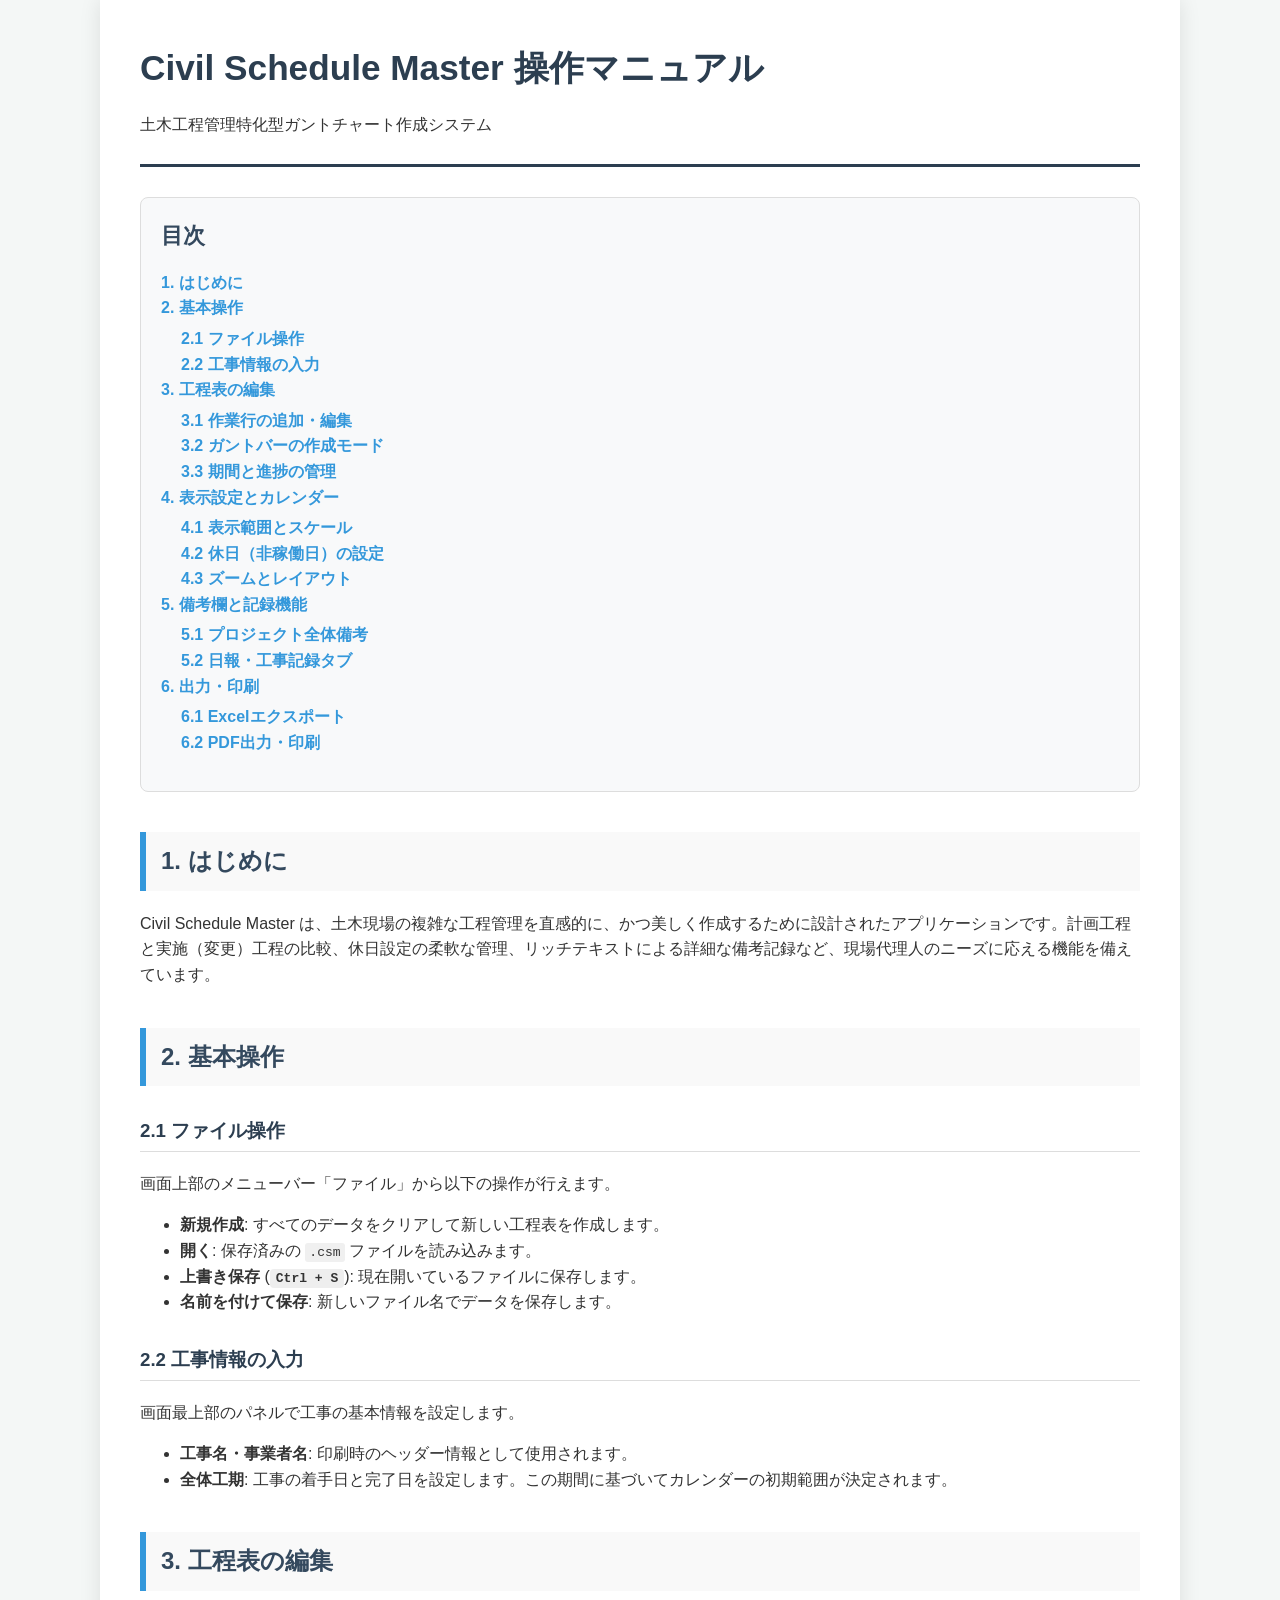
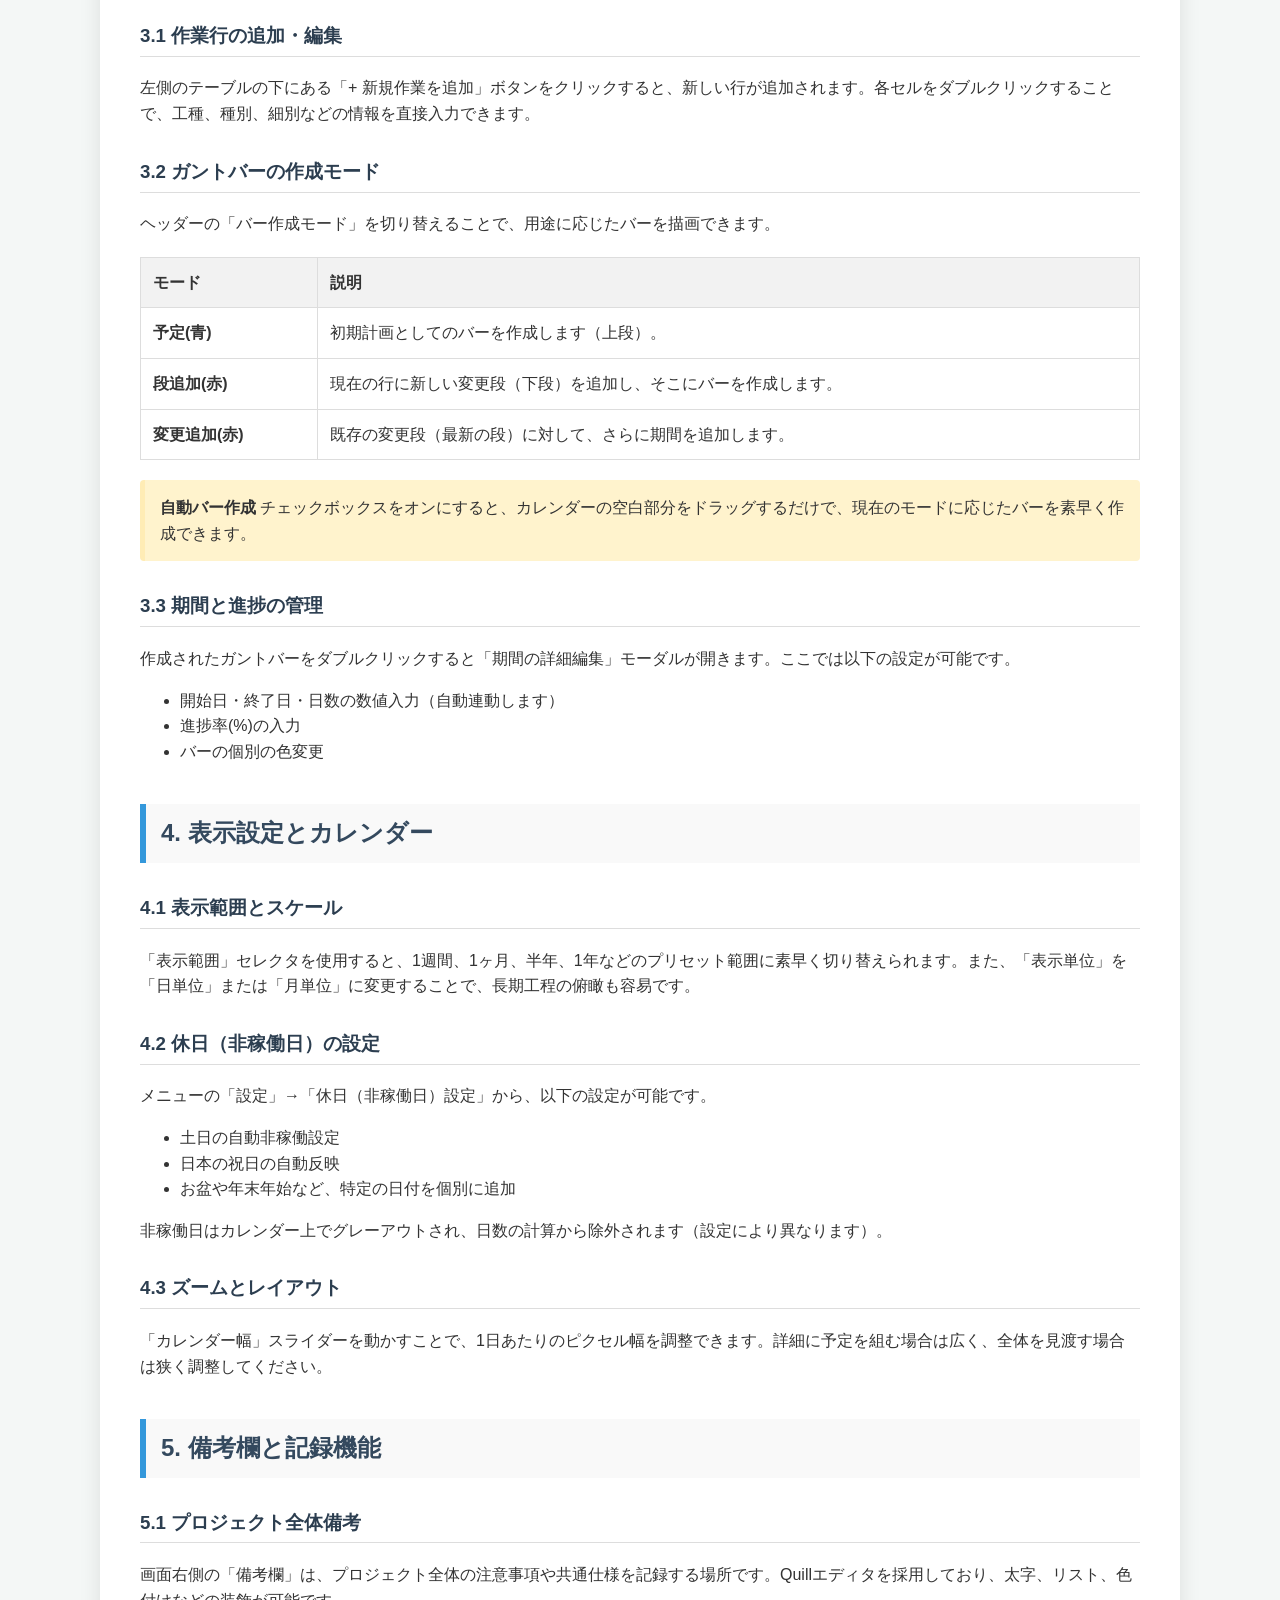
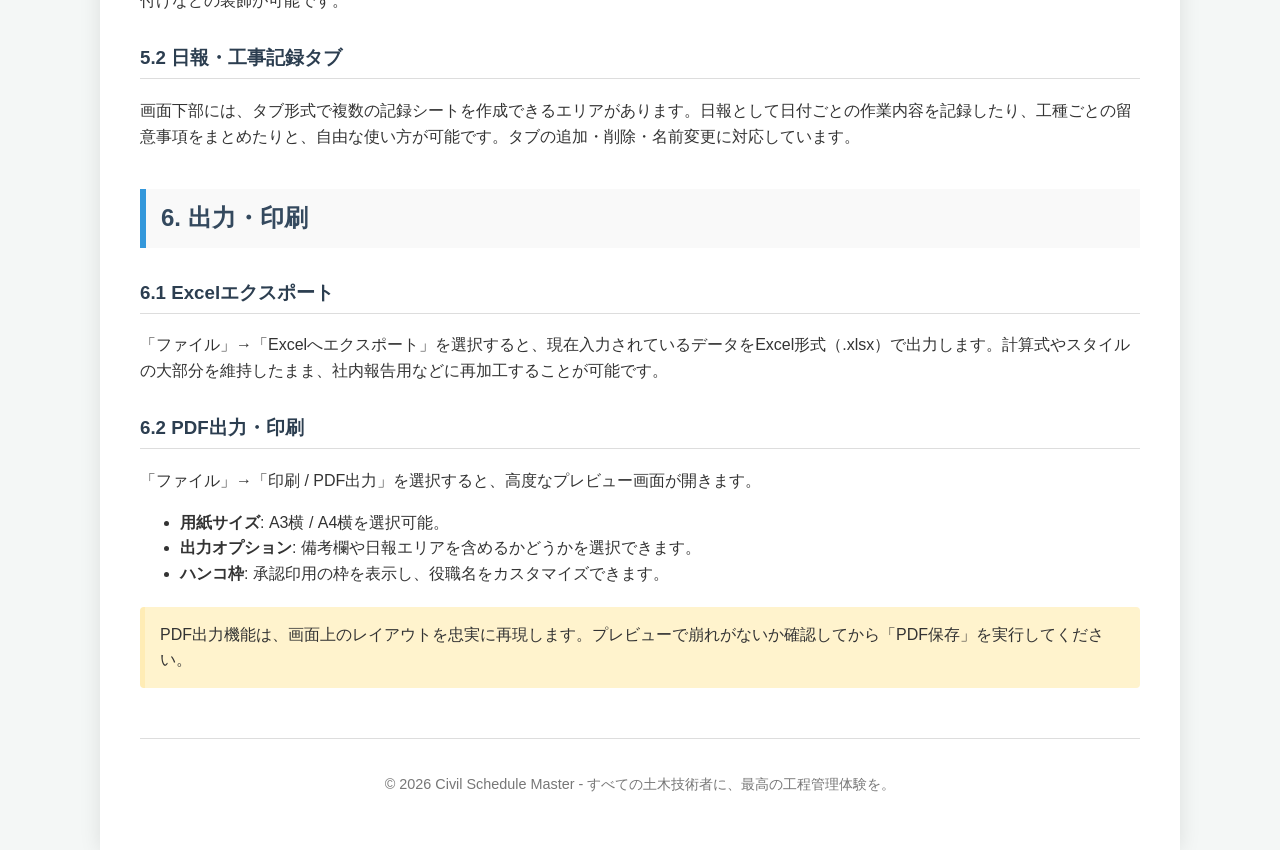
==== manual.html @ 52b30055 "マニュアル追加" ====
<!DOCTYPE html>
<html lang="ja">
<head>
    <meta charset="UTF-8">
    <meta name="viewport" content="width=device-width, initial-scale=1.0">
    <title>Civil Schedule Master 操作マニュアル</title>
    <style>
        :root {
            --primary-color: #2c3e50;
            --secondary-color: #34495e;
            --accent-color: #3498db;
            --bg-color: #f4f7f6;
            --text-color: #333;
            --border-color: #ddd;
        }

        body {
            font-family: "Helvetica Neue", Arial, "Hiragino Kaku Gothic ProN", "Hiragino Sans", Meiryo, sans-serif;
            line-height: 1.6;
            color: var(--text-color);
            background-color: var(--bg-color);
            margin: 0;
            padding: 0;
        }

        .container {
            max-width: 1000px;
            margin: 0 auto;
            background: #fff;
            padding: 40px;
            box-shadow: 0 0 20px rgba(0,0,0,0.1);
        }

        header {
            border-bottom: 3px solid var(--primary-color);
            margin-bottom: 30px;
            padding-bottom: 10px;
        }

        h1 {
            color: var(--primary-color);
            margin: 0;
            font-size: 2.2em;
        }

        h2 {
            color: var(--secondary-color);
            border-left: 6px solid var(--accent-color);
            padding-left: 15px;
            margin-top: 40px;
            background: #f9f9f9;
            padding-top: 10px;
            padding-bottom: 10px;
        }

        h3 {
            color: var(--primary-color);
            border-bottom: 1px solid var(--border-color);
            padding-bottom: 5px;
            margin-top: 30px;
        }

        .toc {
            background: #f8f9fa;
            border: 1px solid var(--border-color);
            padding: 20px;
            border-radius: 8px;
            margin-bottom: 40px;
        }

        .toc h2 {
            border: none;
            background: none;
            padding: 0;
            margin: 0 0 15px 0;
            font-size: 1.4em;
        }

        .toc ul {
            list-style: none;
            padding-left: 0;
        }

        .toc ul ul {
            padding-left: 20px;
            margin-top: 5px;
        }

        .toc a {
            text-decoration: none;
            color: var(--accent-color);
            font-weight: bold;
        }

        .toc a:hover {
            text-decoration: underline;
        }

        .feature-box {
            border: 1px solid var(--border-color);
            padding: 20px;
            margin-bottom: 20px;
            border-radius: 8px;
        }

        .important {
            background-color: #fff3cd;
            border-left: 5px solid #ffecb5;
            padding: 15px;
            margin: 20px 0;
            border-radius: 4px;
        }

        .shortcut {
            background: #eee;
            padding: 2px 6px;
            border-radius: 4px;
            font-family: monospace;
            font-weight: bold;
        }

        code {
            background: #f0f0f0;
            padding: 2px 4px;
            border-radius: 3px;
        }

        table {
            width: 100%;
            border-collapse: collapse;
            margin: 20px 0;
        }

        th, td {
            border: 1px solid var(--border-color);
            padding: 12px;
            text-align: left;
        }

        th {
            background-color: #f2f2f2;
        }

        footer {
            margin-top: 50px;
            text-align: center;
            font-size: 0.9em;
            color: #777;
            border-top: 1px solid var(--border-color);
            padding-top: 20px;
        }

        .img-placeholder {
            background: #eee;
            border: 2px dashed #ccc;
            height: 200px;
            display: flex;
            align-items: center;
            justify-content: center;
            margin: 20px 0;
            color: #999;
        }
    </style>
</head>
<body>
    <div class="container">
        <header>
            <h1>Civil Schedule Master 操作マニュアル</h1>
            <p>土木工程管理特化型ガントチャート作成システム</p>
        </header>

        <section class="toc">
            <h2>目次</h2>
            <ul>
                <li><a href="#intro">1. はじめに</a></li>
                <li><a href="#basic">2. 基本操作</a>
                    <ul>
                        <li><a href="#file-ops">2.1 ファイル操作</a></li>
                        <li><a href="#project-info">2.2 工事情報の入力</a></li>
                    </ul>
                </li>
                <li><a href="#gantt-edit">3. 工程表の編集</a>
                    <ul>
                        <li><a href="#add-row">3.1 作業行の追加・編集</a></li>
                        <li><a href="#bar-creation">3.2 ガントバーの作成モード</a></li>
                        <li><a href="#period-edit">3.3 期間と進捗の管理</a></li>
                    </ul>
                </li>
                <li><a href="#display-settings">4. 表示設定とカレンダー</a>
                    <ul>
                        <li><a href="#view-range">4.1 表示範囲とスケール</a></li>
                        <li><a href="#holiday">4.2 休日（非稼働日）の設定</a></li>
                        <li><a href="#zoom">4.3 ズームとレイアウト</a></li>
                    </ul>
                </li>
                <li><a href="#advanced">5. 備考欄と記録機能</a>
                    <ul>
                        <li><a href="#project-notes">5.1 プロジェクト全体備考</a></li>
                        <li><a href="#daily-notes">5.2 日報・工事記録タブ</a></li>
                    </ul>
                </li>
                <li><a href="#output">6. 出力・印刷</a>
                    <ul>
                        <li><a href="#excel-export">6.1 Excelエクスポート</a></li>
                        <li><a href="#pdf-print">6.2 PDF出力・印刷</a></li>
                    </ul>
                </li>
            </ul>
        </section>

        <section id="intro">
            <h2>1. はじめに</h2>
            <p>Civil Schedule Master は、土木現場の複雑な工程管理を直感的に、かつ美しく作成するために設計されたアプリケーションです。計画工程と実施（変更）工程の比較、休日設定の柔軟な管理、リッチテキストによる詳細な備考記録など、現場代理人のニーズに応える機能を備えています。</p>
        </section>

        <section id="basic">
            <h2>2. 基本操作</h2>
            
            <h3 id="file-ops">2.1 ファイル操作</h3>
            <p>画面上部のメニューバー「ファイル」から以下の操作が行えます。</p>
            <ul>
                <li><strong>新規作成</strong>: すべてのデータをクリアして新しい工程表を作成します。</li>
                <li><strong>開く</strong>: 保存済みの <code>.csm</code> ファイルを読み込みます。</li>
                <li><strong>上書き保存</strong> (<span class="shortcut">Ctrl + S</span>): 現在開いているファイルに保存します。</li>
                <li><strong>名前を付けて保存</strong>: 新しいファイル名でデータを保存します。</li>
            </ul>

            <h3 id="project-info">2.2 工事情報の入力</h3>
            <p>画面最上部のパネルで工事の基本情報を設定します。</p>
            <ul>
                <li><strong>工事名・事業者名</strong>: 印刷時のヘッダー情報として使用されます。</li>
                <li><strong>全体工期</strong>: 工事の着手日と完了日を設定します。この期間に基づいてカレンダーの初期範囲が決定されます。</li>
            </ul>
        </section>

        <section id="gantt-edit">
            <h2>3. 工程表の編集</h2>

            <h3 id="add-row">3.1 作業行の追加・編集</h3>
            <p>左側のテーブルの下にある「+ 新規作業を追加」ボタンをクリックすると、新しい行が追加されます。各セルをダブルクリックすることで、工種、種別、細別などの情報を直接入力できます。</p>

            <h3 id="bar-creation">3.2 ガントバーの作成モード</h3>
            <p>ヘッダーの「バー作成モード」を切り替えることで、用途に応じたバーを描画できます。</p>
            <table>
                <tr>
                    <th>モード</th>
                    <th>説明</th>
                </tr>
                <tr>
                    <td><strong>予定(青)</strong></td>
                    <td>初期計画としてのバーを作成します（上段）。</td>
                </tr>
                <tr>
                    <td><strong>段追加(赤)</strong></td>
                    <td>現在の行に新しい変更段（下段）を追加し、そこにバーを作成します。</td>
                </tr>
                <tr>
                    <td><strong>変更追加(赤)</strong></td>
                    <td>既存の変更段（最新の段）に対して、さらに期間を追加します。</td>
                </tr>
            </table>
            <p class="important"><strong>自動バー作成</strong> チェックボックスをオンにすると、カレンダーの空白部分をドラッグするだけで、現在のモードに応じたバーを素早く作成できます。</p>

            <h3 id="period-edit">3.3 期間と進捗の管理</h3>
            <p>作成されたガントバーをダブルクリックすると「期間の詳細編集」モーダルが開きます。ここでは以下の設定が可能です。</p>
            <ul>
                <li>開始日・終了日・日数の数値入力（自動連動します）</li>
                <li>進捗率(%)の入力</li>
                <li>バーの個別の色変更</li>
            </ul>
        </section>

        <section id="display-settings">
            <h2>4. 表示設定とカレンダー</h2>

            <h3 id="view-range">4.1 表示範囲とスケール</h3>
            <p>「表示範囲」セレクタを使用すると、1週間、1ヶ月、半年、1年などのプリセット範囲に素早く切り替えられます。また、「表示単位」を「日単位」または「月単位」に変更することで、長期工程の俯瞰も容易です。</p>

            <h3 id="holiday">4.2 休日（非稼働日）の設定</h3>
            <p>メニューの「設定」→「休日（非稼働日）設定」から、以下の設定が可能です。</p>
            <ul>
                <li>土日の自動非稼働設定</li>
                <li>日本の祝日の自動反映</li>
                <li>お盆や年末年始など、特定の日付を個別に追加</li>
            </ul>
            <p>非稼働日はカレンダー上でグレーアウトされ、日数の計算から除外されます（設定により異なります）。</p>

            <h3 id="zoom">4.3 ズームとレイアウト</h3>
            <p>「カレンダー幅」スライダーを動かすことで、1日あたりのピクセル幅を調整できます。詳細に予定を組む場合は広く、全体を見渡す場合は狭く調整してください。</p>
        </section>

        <section id="advanced">
            <h2>5. 備考欄と記録機能</h2>

            <h3 id="project-notes">5.1 プロジェクト全体備考</h3>
            <p>画面右側の「備考欄」は、プロジェクト全体の注意事項や共通仕様を記録する場所です。Quillエディタを採用しており、太字、リスト、色付けなどの装飾が可能です。</p>

            <h3 id="daily-notes">5.2 日報・工事記録タブ</h3>
            <p>画面下部には、タブ形式で複数の記録シートを作成できるエリアがあります。日報として日付ごとの作業内容を記録したり、工種ごとの留意事項をまとめたりと、自由な使い方が可能です。タブの追加・削除・名前変更に対応しています。</p>
        </section>

        <section id="output">
            <h2>6. 出力・印刷</h2>

            <h3 id="excel-export">6.1 Excelエクスポート</h3>
            <p>「ファイル」→「Excelへエクスポート」を選択すると、現在入力されているデータをExcel形式（.xlsx）で出力します。計算式やスタイルの大部分を維持したまま、社内報告用などに再加工することが可能です。</p>

            <h3 id="pdf-print">6.2 PDF出力・印刷</h3>
            <p>「ファイル」→「印刷 / PDF出力」を選択すると、高度なプレビュー画面が開きます。</p>
            <ul>
                <li><strong>用紙サイズ</strong>: A3横 / A4横を選択可能。</li>
                <li><strong>出力オプション</strong>: 備考欄や日報エリアを含めるかどうかを選択できます。</li>
                <li><strong>ハンコ枠</strong>: 承認印用の枠を表示し、役職名をカスタマイズできます。</li>
            </ul>
            <p class="important">PDF出力機能は、画面上のレイアウトを忠実に再現します。プレビューで崩れがないか確認してから「PDF保存」を実行してください。</p>
        </section>

        <footer>
            <p>&copy; 2026 Civil Schedule Master - すべての土木技術者に、最高の工程管理体験を。</p>
        </footer>
    </div>
</body>
</html>
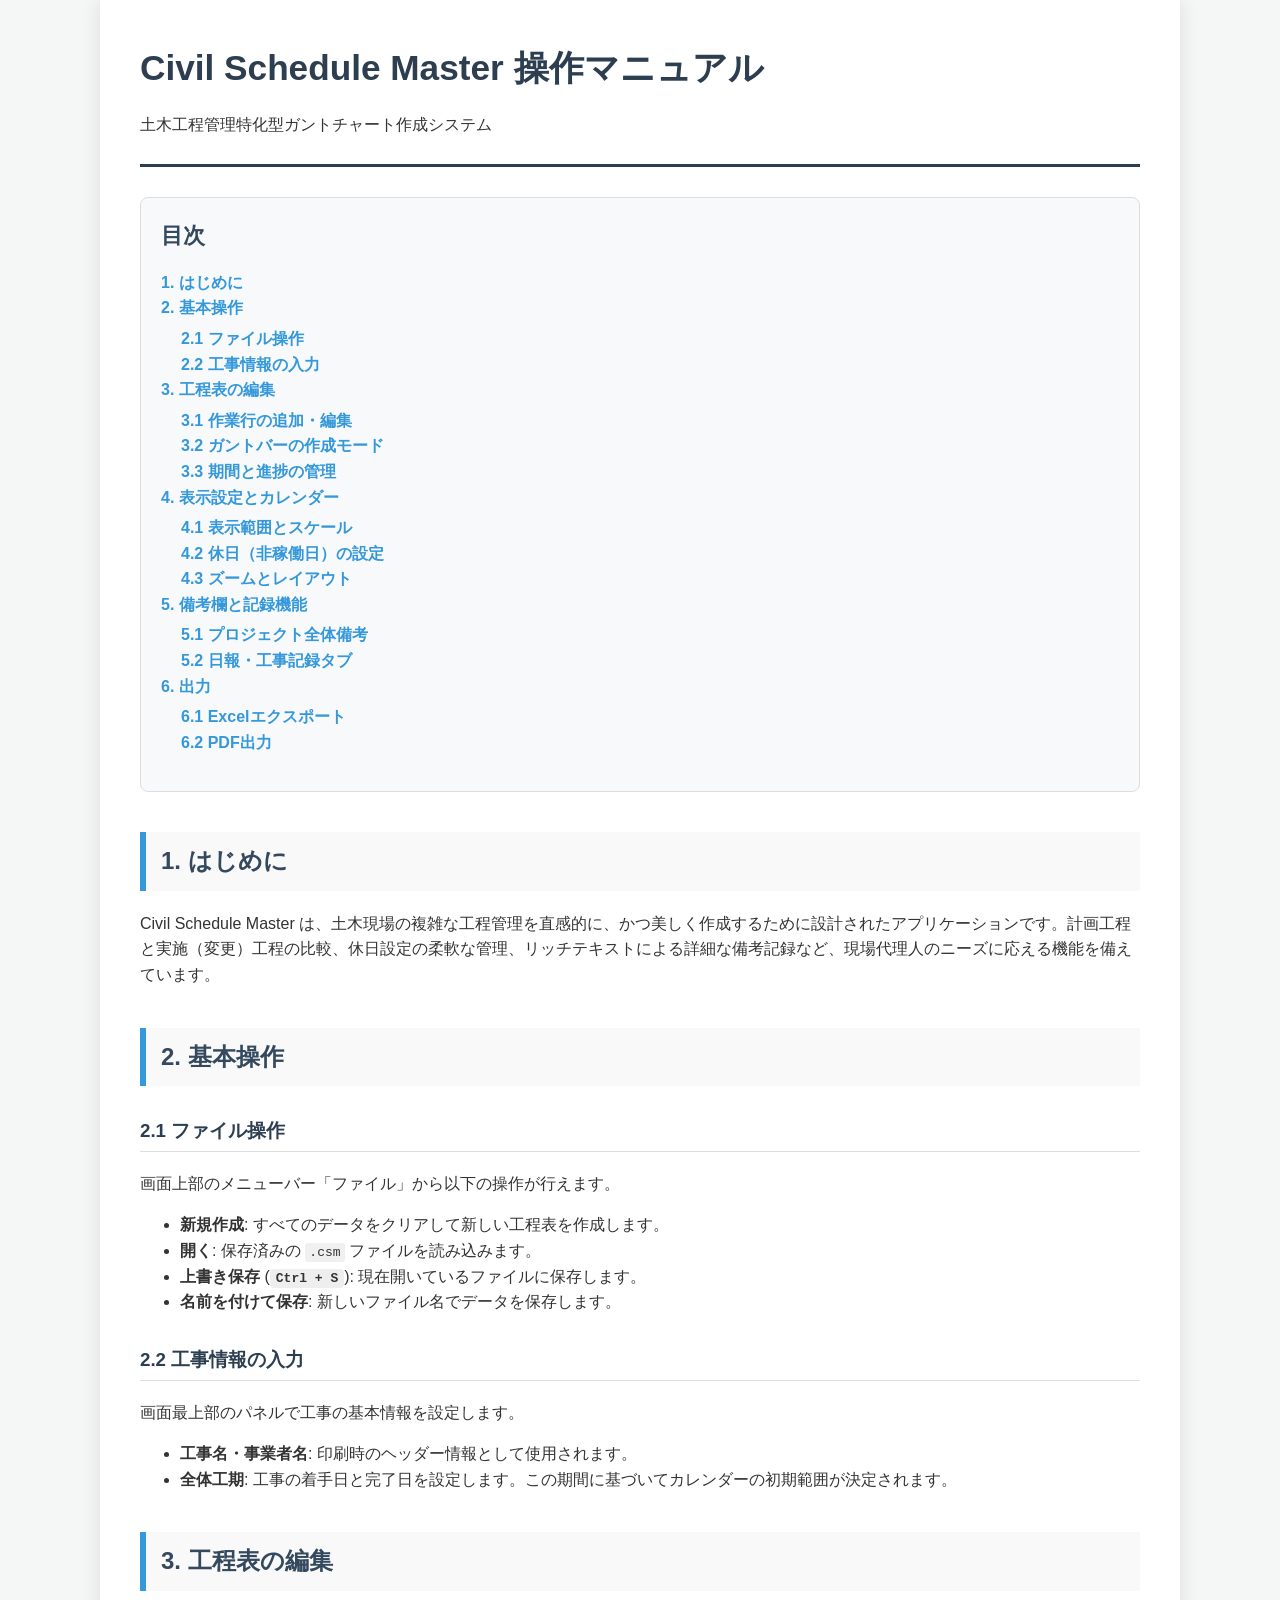
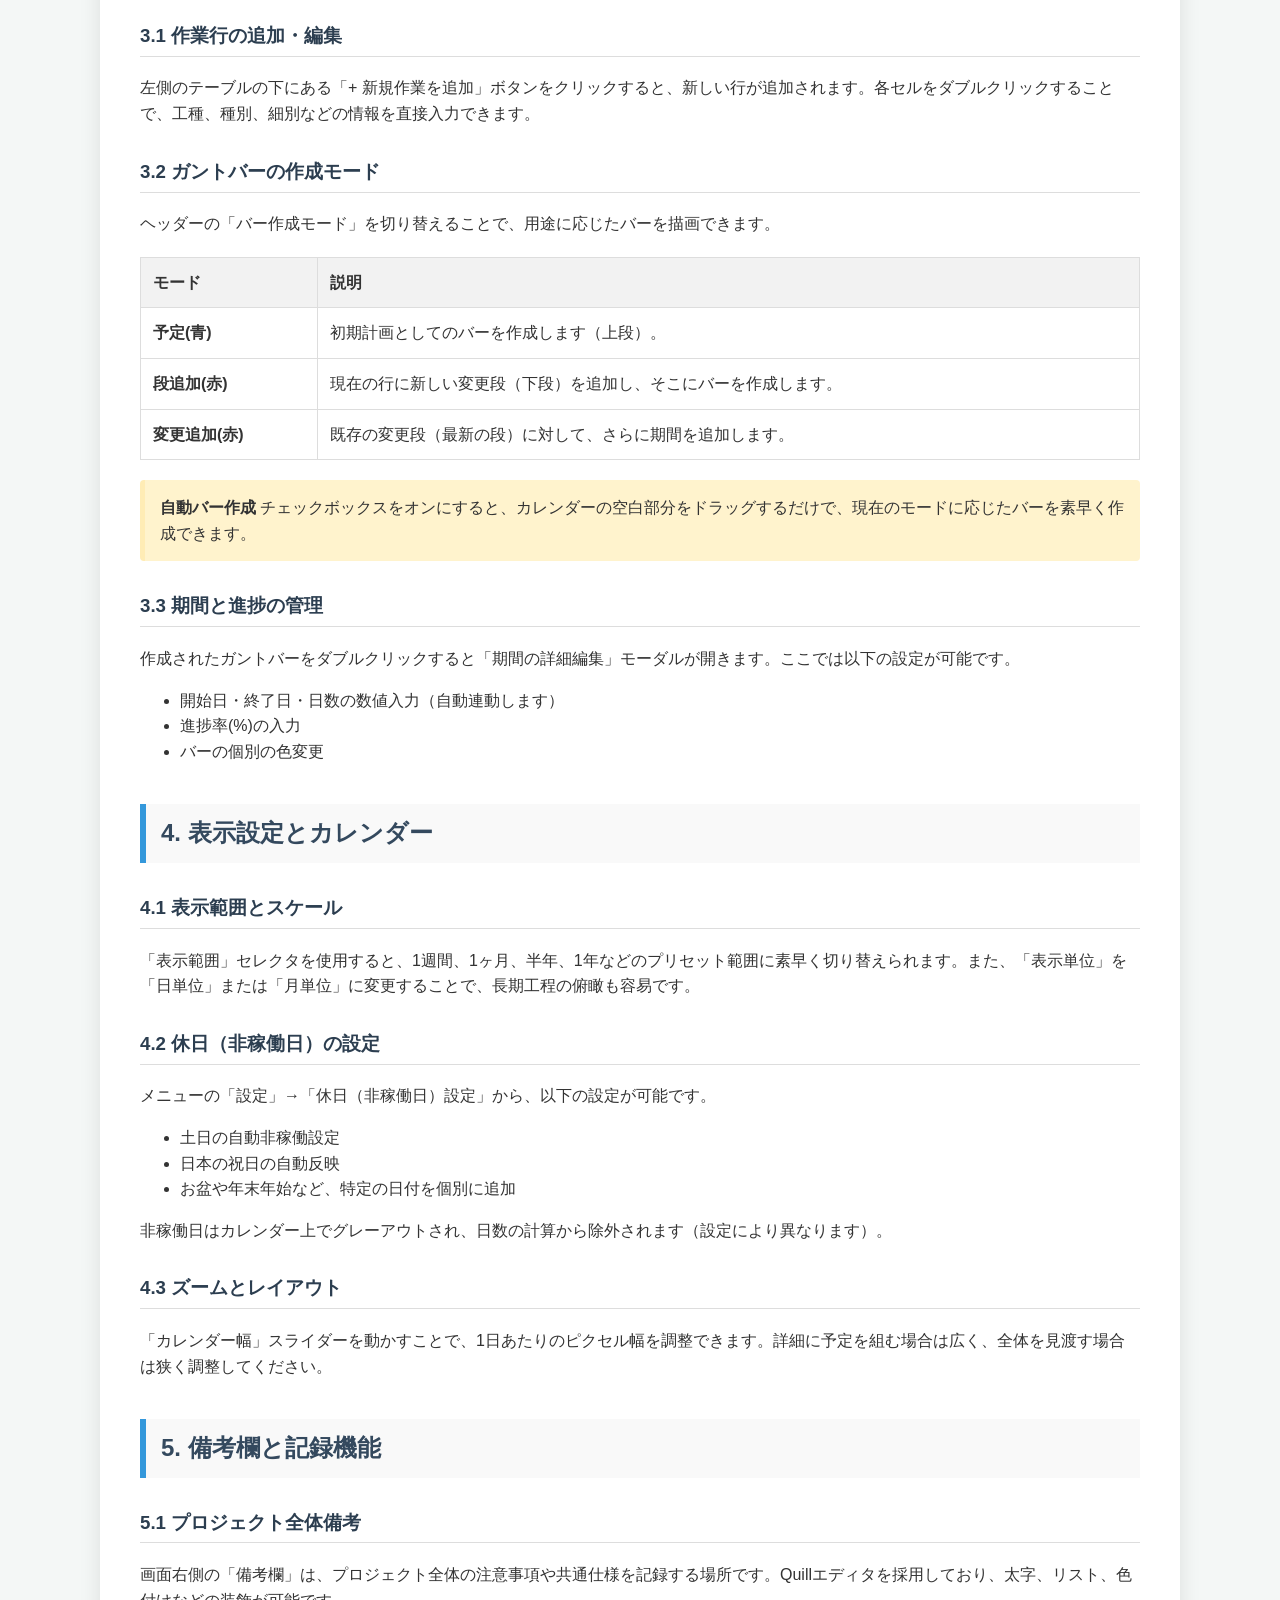
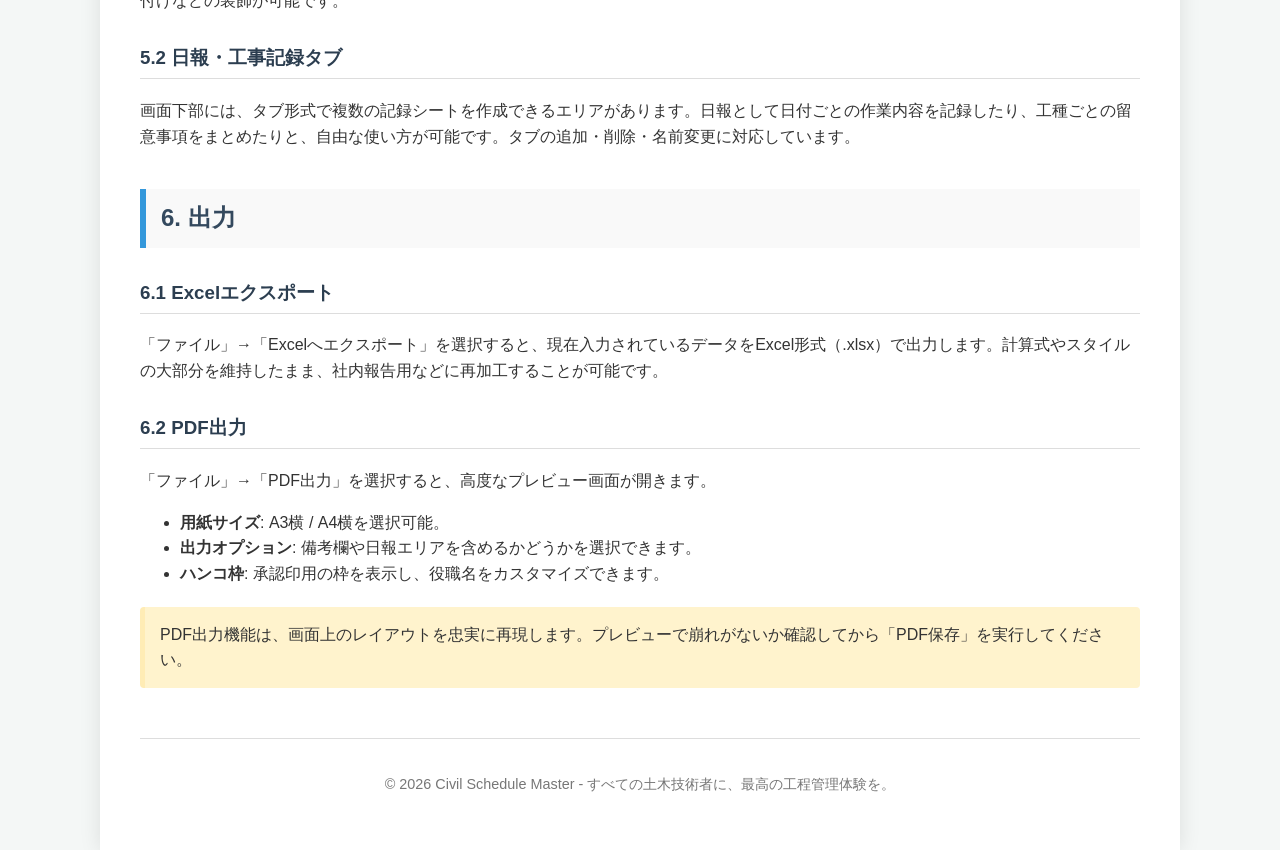
==== commit 077cfccf: "メニューバーにヘルプボタンを追加" ====
--- a/manual.html
+++ b/manual.html
@@ -1,5 +1,6 @@
 <!DOCTYPE html>
 <html lang="ja">
+
 <head>
     <meta charset="UTF-8">
     <meta name="viewport" content="width=device-width, initial-scale=1.0">
@@ -28,7 +29,7 @@
             margin: 0 auto;
             background: #fff;
             padding: 40px;
-            box-shadow: 0 0 20px rgba(0,0,0,0.1);
+            box-shadow: 0 0 20px rgba(0, 0, 0, 0.1);
         }
 
         header {
@@ -131,7 +132,8 @@
             margin: 20px 0;
         }
 
-        th, td {
+        th,
+        td {
             border: 1px solid var(--border-color);
             padding: 12px;
             text-align: left;
@@ -162,6 +164,7 @@
         }
     </style>
 </head>
+
 <body>
     <div class="container">
         <header>
@@ -199,10 +202,10 @@
                         <li><a href="#daily-notes">5.2 日報・工事記録タブ</a></li>
                     </ul>
                 </li>
-                <li><a href="#output">6. 出力・印刷</a>
+                <li><a href="#output">6. 出力</a>
                     <ul>
                         <li><a href="#excel-export">6.1 Excelエクスポート</a></li>
-                        <li><a href="#pdf-print">6.2 PDF出力・印刷</a></li>
+                        <li><a href="#pdf-print">6.2 PDF出力</a></li>
                     </ul>
                 </li>
             </ul>
@@ -210,12 +213,14 @@
 
         <section id="intro">
             <h2>1. はじめに</h2>
-            <p>Civil Schedule Master は、土木現場の複雑な工程管理を直感的に、かつ美しく作成するために設計されたアプリケーションです。計画工程と実施（変更）工程の比較、休日設定の柔軟な管理、リッチテキストによる詳細な備考記録など、現場代理人のニーズに応える機能を備えています。</p>
+            <p>Civil Schedule Master
+                は、土木現場の複雑な工程管理を直感的に、かつ美しく作成するために設計されたアプリケーションです。計画工程と実施（変更）工程の比較、休日設定の柔軟な管理、リッチテキストによる詳細な備考記録など、現場代理人のニーズに応える機能を備えています。
+            </p>
         </section>
 
         <section id="basic">
             <h2>2. 基本操作</h2>
-            
+
             <h3 id="file-ops">2.1 ファイル操作</h3>
             <p>画面上部のメニューバー「ファイル」から以下の操作が行えます。</p>
             <ul>
@@ -259,7 +264,8 @@
                     <td>既存の変更段（最新の段）に対して、さらに期間を追加します。</td>
                 </tr>
             </table>
-            <p class="important"><strong>自動バー作成</strong> チェックボックスをオンにすると、カレンダーの空白部分をドラッグするだけで、現在のモードに応じたバーを素早く作成できます。</p>
+            <p class="important"><strong>自動バー作成</strong> チェックボックスをオンにすると、カレンダーの空白部分をドラッグするだけで、現在のモードに応じたバーを素早く作成できます。
+            </p>
 
             <h3 id="period-edit">3.3 期間と進捗の管理</h3>
             <p>作成されたガントバーをダブルクリックすると「期間の詳細編集」モーダルが開きます。ここでは以下の設定が可能です。</p>
@@ -296,17 +302,19 @@
             <p>画面右側の「備考欄」は、プロジェクト全体の注意事項や共通仕様を記録する場所です。Quillエディタを採用しており、太字、リスト、色付けなどの装飾が可能です。</p>
 
             <h3 id="daily-notes">5.2 日報・工事記録タブ</h3>
-            <p>画面下部には、タブ形式で複数の記録シートを作成できるエリアがあります。日報として日付ごとの作業内容を記録したり、工種ごとの留意事項をまとめたりと、自由な使い方が可能です。タブの追加・削除・名前変更に対応しています。</p>
+            <p>画面下部には、タブ形式で複数の記録シートを作成できるエリアがあります。日報として日付ごとの作業内容を記録したり、工種ごとの留意事項をまとめたりと、自由な使い方が可能です。タブの追加・削除・名前変更に対応しています。
+            </p>
         </section>
 
         <section id="output">
-            <h2>6. 出力・印刷</h2>
+            <h2>6. 出力</h2>
 
             <h3 id="excel-export">6.1 Excelエクスポート</h3>
-            <p>「ファイル」→「Excelへエクスポート」を選択すると、現在入力されているデータをExcel形式（.xlsx）で出力します。計算式やスタイルの大部分を維持したまま、社内報告用などに再加工することが可能です。</p>
-
-            <h3 id="pdf-print">6.2 PDF出力・印刷</h3>
-            <p>「ファイル」→「印刷 / PDF出力」を選択すると、高度なプレビュー画面が開きます。</p>
+            <p>「ファイル」→「Excelへエクスポート」を選択すると、現在入力されているデータをExcel形式（.xlsx）で出力します。計算式やスタイルの大部分を維持したまま、社内報告用などに再加工することが可能です。
+            </p>
+
+            <h3 id="pdf-print">6.2 PDF出力</h3>
+            <p>「ファイル」→「PDF出力」を選択すると、高度なプレビュー画面が開きます。</p>
             <ul>
                 <li><strong>用紙サイズ</strong>: A3横 / A4横を選択可能。</li>
                 <li><strong>出力オプション</strong>: 備考欄や日報エリアを含めるかどうかを選択できます。</li>
@@ -320,4 +328,5 @@
         </footer>
     </div>
 </body>
-</html>
+
+</html>
